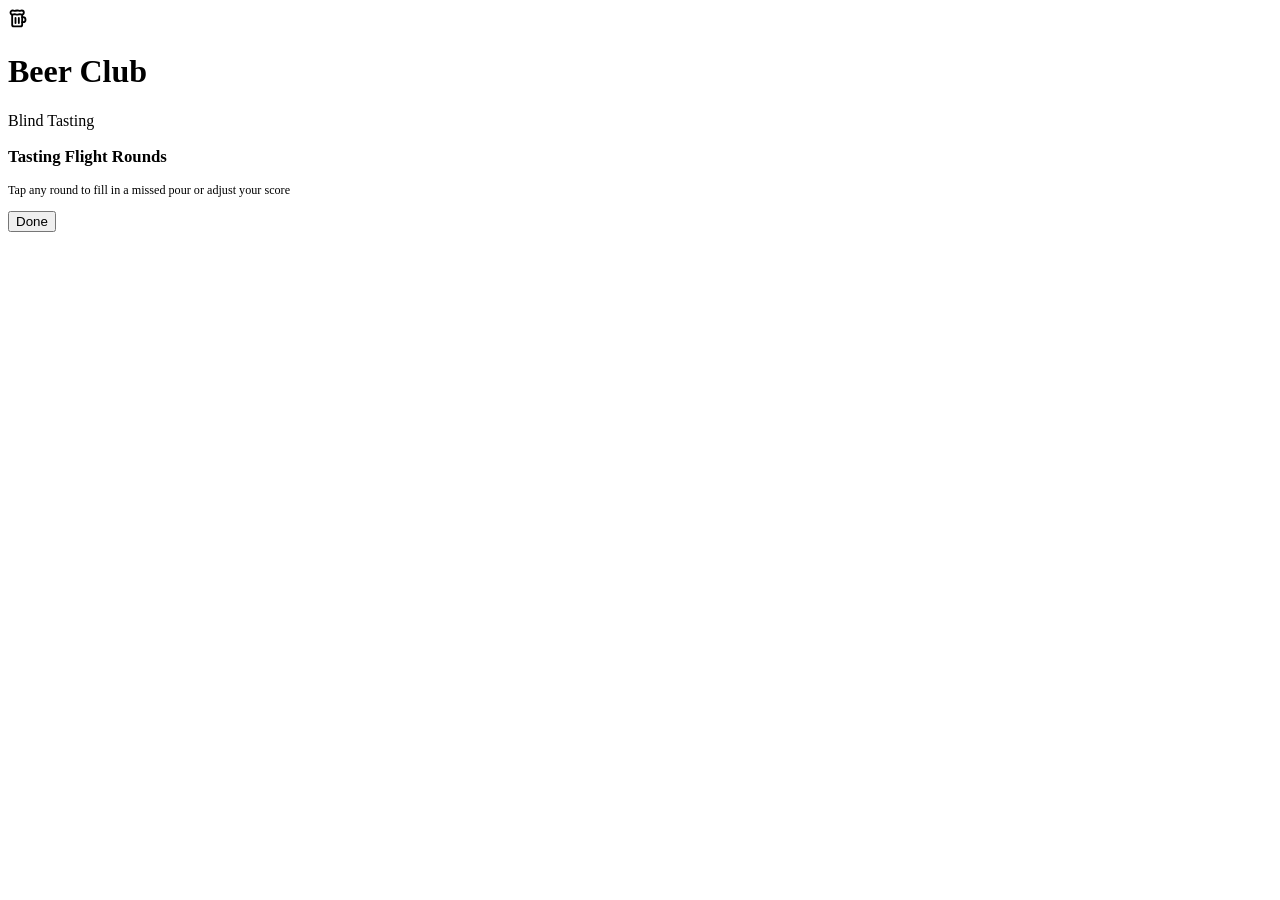
==== index.html @ b6820a44 "Add files via upload" ====
<!DOCTYPE html>
<html lang="en">
<head>
  <meta charset="UTF-8">
  <meta name="viewport" content="width=device-width, initial-scale=1.0, maximum-scale=1.0, user-scalable=no">
  <title>Beer Club — Blind Tasting</title>
  <link rel="stylesheet" href="/css/style.css">
  <link rel="icon" href="data:image/svg+xml,<svg xmlns=%22http://www.w3.org/2000/svg%22 viewBox=%220 0 100 100%22><text y=%22.9em%22 font-size=%2290%22>🍺</text></svg>">
</head>
<body>
  <div class="app-shell">
    
    <!-- Top App Bar -->
    <header class="app-header">
      <div class="header-brand">
        <div class="brand-mark" aria-hidden="true">
          <svg width="20" height="20" viewBox="0 0 24 24" fill="none" stroke="currentColor" stroke-width="2.2" stroke-linecap="round" stroke-linejoin="round">
            <path d="M17 11h1a3 3 0 0 1 0 6h-1"/>
            <path d="M9 12v6"/>
            <path d="M13 12v6"/>
            <path d="M14 7.5c-1 0-1.44.5-3 .5s-2-.5-3-.5-1.72.5-2.5.5a2.5 2.5 0 0 1 0-5c.78 0 1.57.5 2.5.5S9.44 3 11 3s2 .5 3 .5 1.72-.5 2.5-.5a2.5 2.5 0 0 1 0 5c-.78 0-1.5-.5-2.5-.5Z"/>
            <path d="M5 8v12a2 2 0 0 0 2 2h8a2 2 0 0 0 2-2V8"/>
          </svg>
        </div>
        <div class="brand-titles">
          <h1 id="event-title-display">Beer Club</h1>
          <div class="brand-theme" id="event-theme-display">Blind Tasting</div>
        </div>
      </div>

      <div class="header-actions">
        <!-- Subtle All-Rounds Drawer Trigger -->
        <button id="btn-open-drawer" class="btn btn-secondary btn-sm" style="display: none;" title="View all rounds">
          <svg viewBox="0 0 24 24" fill="none" stroke="currentColor" stroke-width="2" stroke-linecap="round" stroke-linejoin="round">
            <line x1="8" y1="6" x2="21" y2="6"/><line x1="8" y1="12" x2="21" y2="12"/><line x1="8" y1="18" x2="21" y2="18"/>
            <line x1="3" y1="6" x2="3.01" y2="6"/><line x1="3" y1="12" x2="3.01" y2="12"/><line x1="3" y1="18" x2="3.01" y2="18"/>
          </svg>
          <span id="drawer-round-label">1/4</span>
        </button>
        <span id="participant-badge" class="user-pill" style="display: none;"></span>
      </div>
    </header>

    <!-- VIEW 1: Join Tasting Screen -->
    <section id="view-join" class="card" style="display: none;">
      <div style="margin-bottom: 22px;">
        <span class="badge badge-amber" style="margin-bottom: 10px;">Live Blind Tasting</span>
        <h2 style="font-size: 1.6rem; font-weight: 800; letter-spacing: -0.03em; margin-bottom: 6px;">Take Your Seat</h2>
        <p style="color: var(--text-secondary); font-size: 0.9rem;">
          Enter your display name and pick a tasting badge to join tonight's blind flight.
        </p>
      </div>
      
      <label class="form-label" for="input-participant-name">Your Display Name</label>
      <input type="text" id="input-participant-name" class="form-input" placeholder="e.g., Alex, Dave K, Hophead" maxlength="24" autocomplete="nickname">

      <label class="form-label">Select Your Badge</label>
      <div class="avatar-grid" id="avatar-grid">
        <!-- Populated dynamically via JS -->
      </div>

      <button id="btn-join-event" class="btn btn-primary btn-lg" style="width: 100%;">
        Join Tasting Flight
        <svg viewBox="0 0 24 24" fill="none" stroke="currentColor" stroke-width="2.4" stroke-linecap="round" stroke-linejoin="round">
          <path d="M5 12h14"/><path d="m12 5 7 7-7 7"/>
        </svg>
      </button>
    </section>

    <!-- VIEW 2: Active Blind Tasting Screen -->
    <section id="view-tasting" class="card" style="display: none;">
      <div class="tasting-top-meta">
        <span id="badge-round-indicator" class="badge badge-amber">Round 1 of 4</span>
        <span id="label-viewing-mode" class="mode-indicator">
          <svg viewBox="0 0 24 24" fill="none" stroke="currentColor" stroke-width="2" stroke-linecap="round" stroke-linejoin="round">
            <rect width="18" height="11" x="3" y="11" rx="2" ry="2"/><path d="M7 11V7a5 5 0 0 1 10 0v4"/>
          </svg>
          Identity Hidden
        </span>
      </div>

      <div class="blind-pour-header">
        <h2 id="blind-beer-title" class="blind-pour-title">Beer #1</h2>
        <p class="blind-pour-subtitle">Slide to score from 1.00 to 5.00 in 0.25 increments</p>
      </div>

      <!-- Centerpiece Slider & Live Score Showcase -->
      <div class="rating-showcase">
        <div class="rating-hero-row">
          <!-- Dynamic SVG Pint Glass -->
          <svg class="pint-visual" viewBox="0 0 64 80" fill="none" xmlns="http://www.w3.org/2000/svg" aria-hidden="true">
            <defs>
              <clipPath id="pint-clip">
                <path d="M12 10 L52 10 L46 68 C45.6 71.5 42.8 74 39.2 74 L24.8 74 C21.2 74 18.4 71.5 18 68 Z"/>
              </clipPath>
              <linearGradient id="beer-liquid-grad" x1="0" y1="0" x2="0" y2="1">
                <stop offset="0%" stop-color="#fbbf24"/>
                <stop offset="100%" stop-color="#d97706"/>
              </linearGradient>
            </defs>
            <!-- Liquid Fill inside Clip -->
            <g clip-path="url(#pint-clip)">
              <rect id="pint-liquid-rect" x="8" y="26" width="48" height="52" fill="url(#beer-liquid-grad)" style="transition: y 0.12s ease, height 0.12s ease;"/>
              <rect id="pint-foam-rect" x="8" y="21" width="48" height="6" rx="2" fill="#fffbeb" opacity="0.92" style="transition: y 0.12s ease;"/>
            </g>
            <!-- Glass Rim & Walls -->
            <path d="M12 10 L52 10 L46 68 C45.6 71.5 42.8 74 39.2 74 L24.8 74 C21.2 74 18.4 71.5 18 68 Z" stroke="rgba(255,255,255,0.45)" stroke-width="2.5" stroke-linejoin="round"/>
            <!-- Glass Specular Highlight -->
            <path d="M17 16 L21 64" stroke="rgba(255,255,255,0.22)" stroke-width="2" stroke-linecap="round"/>
          </svg>

          <div class="rating-score-display">
            <span id="rating-val-display">3.75</span>
            <span class="max-score">/ 5.00</span>
          </div>
        </div>

        <div id="rating-verdict-pill" class="rating-verdict-pill">Really Enjoyable</div>

        <!-- Tactile Slider with 0.25 Ticks -->
        <div class="slider-stage">
          <div class="slider-track-wrapper">
            <input type="range" id="rating-slider" class="rating-slider" min="1.00" max="5.00" step="0.25" value="3.75" aria-label="Beer rating from 1 to 5">
          </div>
          <div class="slider-scale" id="slider-scale">
            <!-- 17 ticks (1.00 to 5.00 by 0.25) generated by JS -->
          </div>
        </div>
      </div>

      <!-- Optional Personal Notes -->
      <label class="section-micro-label" for="input-notes">Tasting Notes (Optional)</label>
      <textarea id="input-notes" class="textarea-custom" placeholder="Aroma, mouthfeel, or guesses on what this pour might be..."></textarea>

      <!-- Submit Rating Button -->
      <button id="btn-submit-rating" class="btn btn-primary btn-lg" style="width: 100%;">
        Submit Rating
      </button>

      <!-- Catch-up note if viewing an older round -->
      <div id="banner-catchup-mode" style="display: none; margin-top: 12px;">
        <button id="btn-return-active-round" class="btn btn-secondary btn-sm" style="width: 100%;">
          <svg viewBox="0 0 24 24" fill="none" stroke="currentColor" stroke-width="2" stroke-linecap="round" stroke-linejoin="round">
            <polyline points="15 10 20 15 15 20"/><path d="M4 4v7a4 4 0 0 0 4 4h12"/>
          </svg>
          Return to Live Room Round
        </button>
      </div>
    </section>

    <!-- VIEW 2B: Post-Submission Waiting & Room Status Screen -->
    <section id="view-waiting" style="display: none;">
      <div class="card" style="text-align: center; padding: 28px 22px 24px;">
        <div style="width: 52px; height: 52px; border-radius: 50%; background: rgba(16, 185, 129, 0.14); border: 1px solid rgba(16, 185, 129, 0.35); color: var(--emerald-400); display: inline-flex; align-items: center; justify-content: center; margin-bottom: 12px; box-shadow: 0 0 24px rgba(16, 185, 129, 0.2);">
          <svg width="26" height="26" viewBox="0 0 24 24" fill="none" stroke="currentColor" stroke-width="2.6" stroke-linecap="round" stroke-linejoin="round">
            <polyline points="20 6 9 17 4 12"/>
          </svg>
        </div>

        <div style="margin-bottom: 4px;">
          <span id="waiting-round-badge" class="badge badge-emerald">Round 1 Submitted</span>
        </div>
        <h2 id="waiting-beer-title" style="font-size: 1.55rem; font-weight: 800; letter-spacing: -0.03em; margin-top: 8px;">Beer #1</h2>
        <p style="font-size: 0.86rem; color: var(--text-secondary); margin-bottom: 18px;">
          Your rating is locked in. Waiting for the host to pour the next round…
        </p>

        <!-- Submitted Score Summary Pill -->
        <div style="background: rgba(0, 0, 0, 0.35); border: 1px solid var(--border-subtle); border-radius: var(--radius-lg); padding: 16px; margin-bottom: 16px;">
          <div style="font-size: 0.72rem; font-weight: 700; text-transform: uppercase; letter-spacing: 0.06em; color: var(--text-muted); margin-bottom: 4px;">
            Your Submitted Rating
          </div>
          <div id="waiting-my-score" style="font-family: var(--font-mono); font-size: 2.3rem; font-weight: 800; color: var(--amber-400); line-height: 1.1;">
            3.75 ★
          </div>
          <div id="waiting-my-notes" style="display: none; font-size: 0.84rem; color: var(--text-secondary); margin-top: 8px; font-style: italic;"></div>
        </div>

        <div style="display: flex; gap: 10px; justify-content: center; flex-wrap: wrap;">
          <button id="btn-edit-current-rating" class="btn btn-secondary btn-sm">
            <svg viewBox="0 0 24 24" fill="none" stroke="currentColor" stroke-width="2" stroke-linecap="round" stroke-linejoin="round">
              <path d="M12 20h9"/><path d="M16.5 3.5a2.12 2.12 0 0 1 3 3L7 19l-4 1 1-4Z"/>
            </svg>
            Adjust My Score
          </button>
          <button id="btn-waiting-return-live" class="btn btn-primary btn-sm" style="display: none;">
            Jump to Live Round
          </button>
        </div>
      </div>

      <!-- Live Room Status Card -->
      <div class="card">
        <div style="display: flex; justify-content: space-between; align-items: center; margin-bottom: 10px;">
          <div>
            <h3 style="font-size: 1.05rem; font-weight: 800;">Tasting Room Status</h3>
            <p style="font-size: 0.78rem; color: var(--text-muted);">Live ratings for this round as they come in</p>
          </div>
          <span id="waiting-progress-label" class="badge badge-amber">0 / 0 Rated</span>
        </div>

        <div style="width: 100%; height: 8px; background: rgba(255, 255, 255, 0.06); border-radius: var(--radius-full); overflow: hidden; border: 1px solid var(--border-subtle); margin-bottom: 16px;">
          <div id="waiting-progress-bar" style="height: 100%; width: 0%; background: linear-gradient(90deg, var(--amber-500), var(--emerald-400)); transition: width 0.35s ease;"></div>
        </div>

        <div id="waiting-roster-list" class="participant-roster-list">
          <!-- Populated dynamically via JS -->
        </div>
      </div>
    </section>

    <!-- VIEW 3: Reveal & Results Screen -->
    <section id="view-reveal" style="display: none;">
      <div class="reveal-hero">
        <div class="reveal-kicker">
          <svg width="14" height="14" viewBox="0 0 24 24" fill="none" stroke="currentColor" stroke-width="2.4" stroke-linecap="round" stroke-linejoin="round">
            <path d="M6 9H4.5a2.5 2.5 0 0 1 0-5H6"/><path d="M18 9h1.5a2.5 2.5 0 0 0 0-5H18"/><path d="M4 22h16"/><path d="M10 14.66V17c0 .55-.47.98-.97 1.21C7.85 18.75 7 20.24 7 22"/><path d="M14 14.66V17c0 .55.47.98.97 1.21C16.15 18.75 17 20.24 17 22"/><path d="M18 2H6v7a6 6 0 0 0 12 0V2Z"/>
          </svg>
          Flight Unmasked
        </div>
        <h2 class="reveal-title">The Big Reveal</h2>
        <p style="color: var(--text-secondary); font-size: 0.92rem;">
          Every bottle unveiled — see how your palate compared with the room.
        </p>
      </div>

      <!-- Personal Scorecard -->
      <div class="personal-card" id="personal-scorecard">
        <div class="personal-card-header">
          <span class="personal-card-title">Your Personal Scorecard</span>
          <span id="my-avg-badge" class="badge badge-amber">Your Avg: —</span>
        </div>
        <div class="scorecard-highlights">
          <div class="scorecard-box">
            <div class="scorecard-label">Your #1 Favorite</div>
            <div class="scorecard-val" id="my-top-beer-name">—</div>
            <div class="scorecard-sub" id="my-top-beer-score">—</div>
          </div>
          <div class="scorecard-box">
            <div class="scorecard-label">Your Lowest Rated</div>
            <div class="scorecard-val" id="my-low-beer-name">—</div>
            <div class="scorecard-sub" id="my-low-beer-score">—</div>
          </div>
        </div>
      </div>

      <!-- Superlatives Grid -->
      <div class="section-heading">
        <h3>Club Superlatives</h3>
        <span class="badge badge-subtle">Tonight's Awards</span>
      </div>
      <div class="superlatives-grid" id="superlatives-grid">
        <!-- Injected via JS -->
      </div>

      <!-- Full Ranked Beers List with Histograms -->
      <div class="section-heading">
        <h3>Leaderboard & Score Distributions</h3>
        <span class="badge badge-subtle">1.00 – 5.00</span>
      </div>
      <div id="reveal-beers-list">
        <!-- Injected via JS -->
      </div>
    </section>

    <!-- Subtle All-Rounds Slide Drawer -->
    <div id="drawer-backdrop" class="drawer-backdrop"></div>
    <div id="drawer-all-rounds" class="drawer" role="dialog" aria-label="Tasting Lineup">
      <div class="drawer-handle"></div>
      <div class="drawer-header">
        <div>
          <h3 style="font-size: 1.05rem; font-weight: 800;">Tasting Flight Rounds</h3>
          <p style="color: var(--text-muted); font-size: 0.76rem;">Tap any round to fill in a missed pour or adjust your score</p>
        </div>
        <button id="btn-close-drawer" class="btn btn-secondary btn-sm">Done</button>
      </div>
      <div class="drawer-content">
        <div id="drawer-beers-list">
          <!-- Injected via JS -->
        </div>
      </div>
    </div>

    <!-- Floating Toast Notification -->
    <div id="toast-notification" class="toast-notification" role="status" aria-live="polite"></div>

  </div>

  <script src="/js/app.js"></script>
</body>
</html>
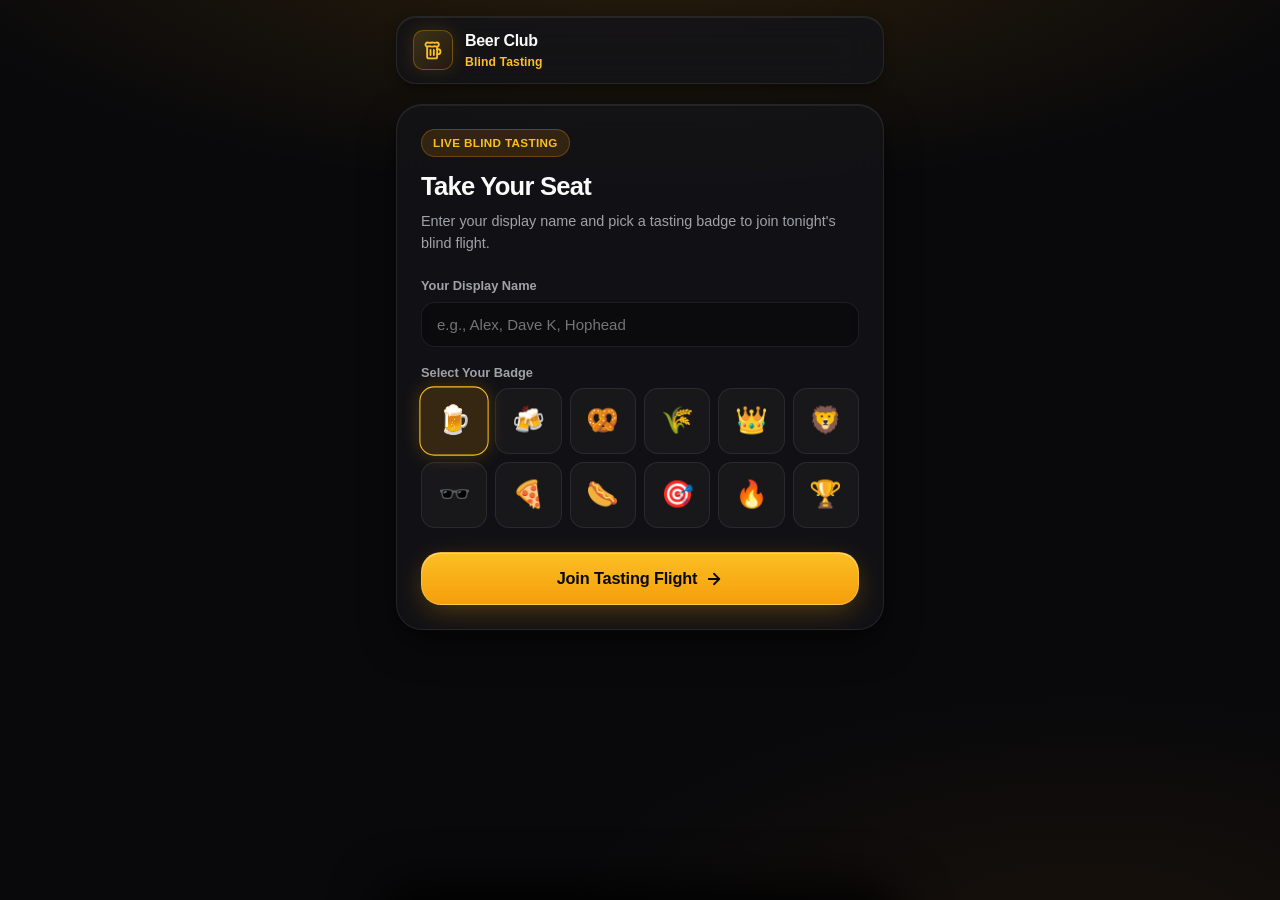
==== commit 12b797ed: "Corrected README.md to reflect recent changes" ====
--- a/index.html
+++ b/index.html
@@ -4,7 +4,7 @@
   <meta charset="UTF-8">
   <meta name="viewport" content="width=device-width, initial-scale=1.0, maximum-scale=1.0, user-scalable=no">
   <title>Beer Club — Blind Tasting</title>
-  <link rel="stylesheet" href="/css/style.css">
+  <link rel="stylesheet" href="/style.css">
   <link rel="icon" href="data:image/svg+xml,<svg xmlns=%22http://www.w3.org/2000/svg%22 viewBox=%220 0 100 100%22><text y=%22.9em%22 font-size=%2290%22>🍺</text></svg>">
 </head>
 <body>
@@ -286,6 +286,6 @@
 
   </div>
 
-  <script src="/js/app.js"></script>
+  <script src="/app.js"></script>
 </body>
 </html>
--- a/style.css
+++ b/style.css
@@ -0,0 +1,1413 @@
+/* ==========================================================================
+   Beer Club — Modern Craft Taproom Design System
+   Atmospheric Dark UI • Tactile Slider • High-Contrast Mobile & Desktop
+   ========================================================================== */
+
+@import url('https://fonts.googleapis.com/css2?family=JetBrains+Mono:wght@600;700;800&family=Plus+Jakarta+Sans:wght@400;500;600;700;800&display=swap');
+
+:root {
+  /* Core Surfaces */
+  --bg-canvas: #09090b;
+  --bg-surface: rgba(20, 20, 24, 0.82);
+  --bg-surface-solid: #141418;
+  --bg-elevated: rgba(30, 30, 36, 0.85);
+  --bg-elevated-hover: rgba(42, 42, 50, 0.95);
+  --bg-glass: rgba(255, 255, 255, 0.03);
+
+  /* Borders & Hairlines */
+  --border-subtle: rgba(255, 255, 255, 0.08);
+  --border-strong: rgba(255, 255, 255, 0.15);
+  --border-amber: rgba(245, 158, 11, 0.35);
+  --inner-glow: inset 0 1px 0 0 rgba(255, 255, 255, 0.07);
+
+  /* Brand Amber & Gold Palette */
+  --amber-300: #fcd34d;
+  --amber-400: #fbbf24;
+  --amber-500: #f59e0b;
+  --amber-600: #d97706;
+  --amber-glow: rgba(245, 158, 11, 0.22);
+  --amber-glow-strong: rgba(245, 158, 11, 0.42);
+
+  /* Semantic Accents */
+  --emerald-400: #34d399;
+  --emerald-500: #10b981;
+  --emerald-glow: rgba(16, 185, 129, 0.2);
+  --rose-400: #fb7185;
+  --rose-500: #f43f5e;
+
+  /* Typography */
+  --text-primary: #fafafa;
+  --text-secondary: #a1a1aa;
+  --text-muted: #71717a;
+
+  /* Radii & Shadows */
+  --radius-xs: 6px;
+  --radius-sm: 10px;
+  --radius-md: 14px;
+  --radius-lg: 20px;
+  --radius-xl: 26px;
+  --radius-full: 9999px;
+
+  --shadow-sm: 0 4px 12px rgba(0, 0, 0, 0.35);
+  --shadow-card: 0 16px 40px -8px rgba(0, 0, 0, 0.65), 0 4px 12px -2px rgba(0, 0, 0, 0.4);
+  --shadow-amber: 0 8px 28px -4px rgba(245, 158, 11, 0.32);
+
+  /* Fonts */
+  --font-sans: 'Plus Jakarta Sans', -apple-system, BlinkMacSystemFont, "Segoe UI", Roboto, sans-serif;
+  --font-mono: 'JetBrains Mono', ui-monospace, SFMono-Regular, Menlo, monospace;
+}
+
+* {
+  box-sizing: border-box;
+  margin: 0;
+  padding: 0;
+  -webkit-tap-highlight-color: transparent;
+}
+
+html, body {
+  font-family: var(--font-sans);
+  background-color: var(--bg-canvas);
+  background-image:
+    radial-gradient(ellipse 85% 45% at 50% -10%, rgba(245, 158, 11, 0.15), transparent 70%),
+    radial-gradient(ellipse 60% 40% at 85% 105%, rgba(217, 119, 6, 0.07), transparent 70%);
+  background-attachment: fixed;
+  color: var(--text-primary);
+  min-height: 100vh;
+  line-height: 1.5;
+  -webkit-font-smoothing: antialiased;
+  -moz-osx-font-smoothing: grayscale;
+}
+
+/* ==========================================================================
+   Layout Shells
+   ========================================================================== */
+
+.app-shell {
+  max-width: 520px;
+  width: 100%;
+  margin: 0 auto;
+  padding: 16px 16px 48px;
+  display: flex;
+  flex-direction: column;
+  min-height: 100vh;
+}
+
+.host-shell {
+  max-width: 1180px;
+  width: 100%;
+  margin: 0 auto;
+  padding: 24px 24px 64px;
+  min-height: 100vh;
+}
+
+/* ==========================================================================
+   Top Navigation Header
+   ========================================================================== */
+
+.app-header {
+  display: flex;
+  align-items: center;
+  justify-content: space-between;
+  gap: 12px;
+  padding: 12px 16px;
+  background: var(--bg-surface);
+  backdrop-filter: blur(20px);
+  -webkit-backdrop-filter: blur(20px);
+  border: 1px solid var(--border-subtle);
+  box-shadow: var(--shadow-sm), var(--inner-glow);
+  border-radius: var(--radius-lg);
+  margin-bottom: 20px;
+  position: sticky;
+  top: 12px;
+  z-index: 40;
+}
+
+.header-brand {
+  display: flex;
+  align-items: center;
+  gap: 12px;
+  min-width: 0;
+}
+
+.brand-mark {
+  width: 40px;
+  height: 40px;
+  border-radius: var(--radius-sm);
+  background: linear-gradient(135deg, rgba(251, 191, 36, 0.18), rgba(217, 119, 6, 0.08));
+  border: 1px solid var(--border-amber);
+  display: flex;
+  align-items: center;
+  justify-content: center;
+  color: var(--amber-400);
+  flex-shrink: 0;
+  box-shadow: 0 0 18px rgba(245, 158, 11, 0.15);
+}
+
+.brand-titles {
+  min-width: 0;
+}
+
+.brand-titles h1 {
+  font-size: 1rem;
+  font-weight: 700;
+  letter-spacing: -0.02em;
+  color: var(--text-primary);
+  white-space: nowrap;
+  overflow: hidden;
+  text-overflow: ellipsis;
+}
+
+.brand-theme {
+  font-size: 0.76rem;
+  color: var(--amber-400);
+  font-weight: 600;
+  letter-spacing: 0.01em;
+  white-space: nowrap;
+  overflow: hidden;
+  text-overflow: ellipsis;
+}
+
+.header-actions {
+  display: flex;
+  align-items: center;
+  gap: 8px;
+  flex-shrink: 0;
+}
+
+/* ==========================================================================
+   Surfaces & Cards
+   ========================================================================== */
+
+.card {
+  background: var(--bg-surface);
+  backdrop-filter: blur(20px);
+  -webkit-backdrop-filter: blur(20px);
+  border: 1px solid var(--border-subtle);
+  border-radius: var(--radius-xl);
+  padding: 24px;
+  margin-bottom: 20px;
+  box-shadow: var(--shadow-card), var(--inner-glow);
+  position: relative;
+}
+
+.card-subtle {
+  background: var(--bg-elevated);
+  border: 1px solid var(--border-subtle);
+  border-radius: var(--radius-lg);
+  padding: 18px;
+}
+
+/* ==========================================================================
+   Buttons & Interactive Controls
+   ========================================================================== */
+
+.btn {
+  display: inline-flex;
+  align-items: center;
+  justify-content: center;
+  gap: 8px;
+  padding: 12px 20px;
+  font-family: var(--font-sans);
+  font-size: 0.92rem;
+  font-weight: 700;
+  letter-spacing: -0.01em;
+  border-radius: var(--radius-md);
+  border: 1px solid transparent;
+  cursor: pointer;
+  transition: all 0.18s cubic-bezier(0.16, 1, 0.3, 1);
+  user-select: none;
+  text-decoration: none;
+  white-space: nowrap;
+}
+
+.btn svg {
+  width: 18px;
+  height: 18px;
+  flex-shrink: 0;
+}
+
+.btn:disabled {
+  opacity: 0.45;
+  cursor: not-allowed;
+  transform: none !important;
+}
+
+.btn-primary {
+  background: linear-gradient(180deg, var(--amber-400) 0%, var(--amber-500) 100%);
+  color: #09090b;
+  border-color: rgba(255, 255, 255, 0.2);
+  box-shadow: var(--shadow-amber), inset 0 1px 0 rgba(255, 255, 255, 0.35);
+}
+
+.btn-primary:hover:not(:disabled) {
+  background: linear-gradient(180deg, var(--amber-300) 0%, var(--amber-400) 100%);
+  transform: translateY(-1px);
+  box-shadow: 0 12px 32px -4px rgba(245, 158, 11, 0.45), inset 0 1px 0 rgba(255, 255, 255, 0.45);
+}
+
+.btn-primary:active:not(:disabled) {
+  transform: translateY(0) scale(0.985);
+}
+
+.btn-secondary {
+  background: var(--bg-elevated);
+  color: var(--text-primary);
+  border: 1px solid var(--border-subtle);
+  box-shadow: var(--inner-glow);
+}
+
+.btn-secondary:hover:not(:disabled) {
+  background: var(--bg-elevated-hover);
+  border-color: var(--border-strong);
+}
+
+.btn-ghost {
+  background: transparent;
+  color: var(--text-secondary);
+  border: 1px solid transparent;
+}
+
+.btn-ghost:hover:not(:disabled) {
+  background: rgba(255, 255, 255, 0.05);
+  color: var(--text-primary);
+}
+
+.btn-success {
+  background: linear-gradient(180deg, #34d399 0%, #10b981 100%);
+  color: #052e16;
+  box-shadow: 0 8px 24px -4px rgba(16, 185, 129, 0.35), inset 0 1px 0 rgba(255, 255, 255, 0.35);
+}
+
+.btn-success:hover:not(:disabled) {
+  transform: translateY(-1px);
+  box-shadow: 0 12px 28px -4px rgba(16, 185, 129, 0.48);
+}
+
+.btn-sm {
+  padding: 7px 12px;
+  font-size: 0.8rem;
+  border-radius: var(--radius-sm);
+}
+
+.btn-sm svg {
+  width: 15px;
+  height: 15px;
+}
+
+.btn-lg {
+  padding: 16px 24px;
+  font-size: 1.02rem;
+  border-radius: var(--radius-lg);
+}
+
+.btn-icon-only {
+  width: 34px;
+  height: 34px;
+  padding: 0;
+  border-radius: var(--radius-sm);
+}
+
+/* ==========================================================================
+   Badges & Status Pills
+   ========================================================================== */
+
+.badge {
+  display: inline-flex;
+  align-items: center;
+  gap: 6px;
+  padding: 4px 11px;
+  font-size: 0.73rem;
+  font-weight: 700;
+  border-radius: var(--radius-full);
+  letter-spacing: 0.03em;
+  text-transform: uppercase;
+}
+
+.badge-amber {
+  background: rgba(245, 158, 11, 0.14);
+  color: var(--amber-400);
+  border: 1px solid rgba(245, 158, 11, 0.28);
+}
+
+.badge-emerald {
+  background: rgba(16, 185, 129, 0.14);
+  color: var(--emerald-400);
+  border: 1px solid rgba(16, 185, 129, 0.28);
+}
+
+.badge-subtle {
+  background: rgba(255, 255, 255, 0.05);
+  color: var(--text-secondary);
+  border: 1px solid var(--border-subtle);
+}
+
+.user-pill {
+  display: inline-flex;
+  align-items: center;
+  gap: 6px;
+  padding: 5px 11px;
+  background: rgba(255, 255, 255, 0.04);
+  border: 1px solid var(--border-subtle);
+  border-radius: var(--radius-full);
+  font-size: 0.8rem;
+  font-weight: 600;
+  color: var(--text-primary);
+}
+
+/* ==========================================================================
+   Participant Tasting Screen & Bespoke Slider
+   ========================================================================== */
+
+.tasting-top-meta {
+  display: flex;
+  justify-content: space-between;
+  align-items: center;
+  margin-bottom: 18px;
+}
+
+.mode-indicator {
+  display: inline-flex;
+  align-items: center;
+  gap: 6px;
+  font-size: 0.78rem;
+  font-weight: 600;
+  color: var(--text-secondary);
+}
+
+.mode-indicator svg {
+  width: 14px;
+  height: 14px;
+  color: var(--amber-400);
+}
+
+.blind-pour-header {
+  text-align: center;
+  margin-bottom: 20px;
+}
+
+.blind-pour-title {
+  font-size: 1.75rem;
+  font-weight: 800;
+  letter-spacing: -0.03em;
+  color: var(--text-primary);
+  margin-bottom: 4px;
+}
+
+.blind-pour-subtitle {
+  font-size: 0.86rem;
+  color: var(--text-secondary);
+}
+
+/* Centerpiece Rating Display */
+.rating-showcase {
+  background: linear-gradient(180deg, rgba(255, 255, 255, 0.03) 0%, rgba(0, 0, 0, 0.22) 100%);
+  border: 1px solid var(--border-subtle);
+  border-radius: var(--radius-lg);
+  padding: 24px 20px 22px;
+  margin-bottom: 22px;
+  text-align: center;
+  box-shadow: inset 0 1px 0 rgba(255, 255, 255, 0.05);
+}
+
+.rating-hero-row {
+  display: flex;
+  align-items: center;
+  justify-content: center;
+  gap: 18px;
+  margin-bottom: 10px;
+}
+
+.pint-visual {
+  width: 52px;
+  height: 64px;
+  flex-shrink: 0;
+  filter: drop-shadow(0 4px 14px rgba(245, 158, 11, 0.25));
+}
+
+.rating-score-display {
+  font-family: var(--font-mono);
+  font-size: 4.25rem;
+  font-weight: 800;
+  letter-spacing: -0.04em;
+  color: var(--amber-400);
+  line-height: 1;
+  text-shadow: 0 0 32px rgba(245, 158, 11, 0.35);
+  display: flex;
+  align-items: baseline;
+}
+
+.rating-score-display .max-score {
+  font-family: var(--font-sans);
+  font-size: 1.15rem;
+  color: var(--text-muted);
+  font-weight: 600;
+  margin-left: 6px;
+  letter-spacing: 0;
+}
+
+.rating-verdict-pill {
+  display: inline-block;
+  font-size: 0.82rem;
+  font-weight: 700;
+  color: var(--amber-300);
+  background: rgba(245, 158, 11, 0.12);
+  border: 1px solid rgba(245, 158, 11, 0.25);
+  padding: 4px 14px;
+  border-radius: var(--radius-full);
+  margin-bottom: 24px;
+  letter-spacing: 0.01em;
+}
+
+/* Bespoke Tactile Slider */
+.slider-stage {
+  padding: 4px 6px 0;
+}
+
+.slider-track-wrapper {
+  position: relative;
+  height: 38px;
+  display: flex;
+  align-items: center;
+}
+
+.rating-slider {
+  -webkit-appearance: none;
+  appearance: none;
+  width: 100%;
+  height: 14px;
+  border-radius: var(--radius-full);
+  background: linear-gradient(
+    to right,
+    var(--amber-500) 0%,
+    var(--amber-400) var(--slider-pct, 68.75%),
+    rgba(255, 255, 255, 0.1) var(--slider-pct, 68.75%),
+    rgba(255, 255, 255, 0.1) 100%
+  );
+  border: 1px solid rgba(255, 255, 255, 0.12);
+  outline: none;
+  cursor: pointer;
+  margin: 0;
+  transition: box-shadow 0.15s ease;
+}
+
+.rating-slider:focus-visible {
+  box-shadow: 0 0 0 3px var(--amber-glow);
+}
+
+.rating-slider::-webkit-slider-thumb {
+  -webkit-appearance: none;
+  appearance: none;
+  width: 34px;
+  height: 34px;
+  border-radius: 50%;
+  background: radial-gradient(circle at 35% 35%, #ffffff, #fef3c7);
+  border: 4px solid var(--amber-500);
+  box-shadow: 0 4px 16px rgba(0, 0, 0, 0.6), 0 0 0 4px rgba(245, 158, 11, 0.22);
+  cursor: grab;
+  transition: transform 0.12s cubic-bezier(0.16, 1, 0.3, 1), box-shadow 0.12s ease;
+}
+
+.rating-slider::-webkit-slider-thumb:hover {
+  transform: scale(1.08);
+  box-shadow: 0 4px 18px rgba(0, 0, 0, 0.7), 0 0 0 6px rgba(245, 158, 11, 0.32);
+}
+
+.rating-slider::-webkit-slider-thumb:active {
+  cursor: grabbing;
+  transform: scale(1.13);
+  border-color: var(--amber-400);
+  box-shadow: 0 4px 20px rgba(0, 0, 0, 0.8), 0 0 0 8px rgba(245, 158, 11, 0.4);
+}
+
+.rating-slider::-moz-range-thumb {
+  width: 34px;
+  height: 34px;
+  border-radius: 50%;
+  background: radial-gradient(circle at 35% 35%, #ffffff, #fef3c7);
+  border: 4px solid var(--amber-500);
+  box-shadow: 0 4px 16px rgba(0, 0, 0, 0.6), 0 0 0 4px rgba(245, 158, 11, 0.22);
+  cursor: grab;
+  transition: transform 0.12s ease, box-shadow 0.12s ease;
+}
+
+.rating-slider::-moz-range-thumb:active {
+  cursor: grabbing;
+  transform: scale(1.13);
+}
+
+/* Precision 0.25 Tick Scale below Slider */
+.slider-scale {
+  display: flex;
+  justify-content: space-between;
+  align-items: flex-start;
+  padding: 8px 14px 0;
+  user-select: none;
+}
+
+.scale-tick {
+  display: flex;
+  flex-direction: column;
+  align-items: center;
+  gap: 5px;
+  width: 0;
+}
+
+.scale-tick-line {
+  width: 2px;
+  height: 5px;
+  border-radius: 1px;
+  background-color: rgba(255, 255, 255, 0.16);
+}
+
+.scale-tick.major .scale-tick-line {
+  height: 8px;
+  background-color: rgba(255, 255, 255, 0.38);
+}
+
+.scale-tick-label {
+  font-family: var(--font-mono);
+  font-size: 0.72rem;
+  font-weight: 600;
+  color: var(--text-muted);
+}
+
+.scale-tick.active .scale-tick-label {
+  color: var(--amber-400);
+}
+
+/* Flavor Profile Tags */
+.tags-container {
+  margin-bottom: 18px;
+}
+
+.section-micro-label {
+  font-size: 0.75rem;
+  font-weight: 700;
+  text-transform: uppercase;
+  letter-spacing: 0.06em;
+  color: var(--text-muted);
+  margin-bottom: 10px;
+  display: block;
+}
+
+.tags-list {
+  display: flex;
+  flex-wrap: wrap;
+  gap: 7px;
+}
+
+.tag-btn {
+  padding: 7px 13px;
+  background: rgba(255, 255, 255, 0.03);
+  border: 1px solid var(--border-subtle);
+  border-radius: var(--radius-full);
+  font-size: 0.8rem;
+  font-weight: 600;
+  color: var(--text-secondary);
+  cursor: pointer;
+  transition: all 0.15s ease;
+  user-select: none;
+}
+
+.tag-btn:hover {
+  background: rgba(255, 255, 255, 0.07);
+  color: var(--text-primary);
+}
+
+.tag-btn.selected {
+  background: rgba(245, 158, 11, 0.16);
+  border-color: var(--amber-400);
+  color: var(--amber-300);
+  box-shadow: 0 0 14px rgba(245, 158, 11, 0.18);
+}
+
+/* Inputs & Textareas */
+.form-label {
+  font-size: 0.8rem;
+  font-weight: 600;
+  color: var(--text-secondary);
+  display: block;
+  margin-bottom: 6px;
+}
+
+.form-input, .textarea-custom {
+  width: 100%;
+  padding: 13px 15px;
+  background: rgba(0, 0, 0, 0.35);
+  border: 1px solid var(--border-subtle);
+  border-radius: var(--radius-md);
+  color: var(--text-primary);
+  font-family: var(--font-sans);
+  font-size: 0.94rem;
+  transition: border-color 0.15s ease, box-shadow 0.15s ease;
+}
+
+.form-input {
+  margin-bottom: 16px;
+}
+
+input[type="date"].form-input {
+  color-scheme: dark;
+  cursor: pointer;
+}
+
+input[type="date"].form-input::-webkit-calendar-picker-indicator {
+  cursor: pointer;
+  opacity: 0.85;
+  transition: opacity 0.15s ease;
+}
+
+input[type="date"].form-input:hover::-webkit-calendar-picker-indicator {
+  opacity: 1;
+}
+
+.textarea-custom {
+  resize: vertical;
+  min-height: 68px;
+  margin-bottom: 18px;
+}
+
+.form-input:focus, .textarea-custom:focus {
+  outline: none;
+  border-color: var(--amber-500);
+  box-shadow: 0 0 0 3px rgba(245, 158, 11, 0.15);
+}
+
+/* Status Banner */
+.status-pill-banner {
+  display: flex;
+  align-items: center;
+  justify-content: center;
+  gap: 10px;
+  padding: 12px 16px;
+  background: rgba(16, 185, 129, 0.1);
+  border: 1px solid rgba(16, 185, 129, 0.25);
+  border-radius: var(--radius-md);
+  color: var(--emerald-400);
+  font-size: 0.86rem;
+  font-weight: 600;
+  margin-top: 14px;
+}
+
+.pulse-dot {
+  width: 8px;
+  height: 8px;
+  border-radius: 50%;
+  background-color: var(--emerald-400);
+  box-shadow: 0 0 10px var(--emerald-400);
+  flex-shrink: 0;
+  animation: pulse 2s infinite;
+}
+
+@keyframes pulse {
+  0% { transform: scale(0.95); opacity: 0.65; }
+  50% { transform: scale(1.25); opacity: 1; }
+  100% { transform: scale(0.95); opacity: 0.65; }
+}
+
+/* Avatar Grid */
+.avatar-grid {
+  display: grid;
+  grid-template-columns: repeat(6, 1fr);
+  gap: 8px;
+  margin-bottom: 24px;
+}
+
+.avatar-option {
+  font-size: 1.65rem;
+  aspect-ratio: 1;
+  display: flex;
+  align-items: center;
+  justify-content: center;
+  background: rgba(255, 255, 255, 0.03);
+  border: 1.5px solid var(--border-subtle);
+  border-radius: var(--radius-md);
+  cursor: pointer;
+  transition: all 0.15s ease;
+}
+
+.avatar-option:hover {
+  background: rgba(255, 255, 255, 0.07);
+  transform: translateY(-2px);
+}
+
+.avatar-option.selected {
+  border-color: var(--amber-400);
+  background: rgba(245, 158, 11, 0.16);
+  box-shadow: 0 0 16px rgba(245, 158, 11, 0.25);
+  transform: scale(1.05);
+}
+
+/* ==========================================================================
+   Subtle All-Rounds Slide Drawer
+   ========================================================================== */
+
+.drawer-backdrop {
+  position: fixed;
+  inset: 0;
+  background: rgba(0, 0, 0, 0.72);
+  backdrop-filter: blur(6px);
+  -webkit-backdrop-filter: blur(6px);
+  z-index: 99;
+  opacity: 0;
+  pointer-events: none;
+  transition: opacity 0.25s ease;
+}
+
+.drawer-backdrop.open {
+  opacity: 1;
+  pointer-events: auto;
+}
+
+.drawer {
+  position: fixed;
+  bottom: 0;
+  left: 0;
+  right: 0;
+  max-width: 520px;
+  margin: 0 auto;
+  max-height: 82vh;
+  background: #141418;
+  border-top-left-radius: var(--radius-xl);
+  border-top-right-radius: var(--radius-xl);
+  border: 1px solid var(--border-strong);
+  border-bottom: none;
+  box-shadow: 0 -16px 48px rgba(0, 0, 0, 0.85);
+  z-index: 100;
+  transform: translateY(100%);
+  transition: transform 0.32s cubic-bezier(0.16, 1, 0.3, 1);
+  display: flex;
+  flex-direction: column;
+}
+
+.drawer.open {
+  transform: translateY(0);
+}
+
+.drawer-handle {
+  width: 36px;
+  height: 4px;
+  background: rgba(255, 255, 255, 0.2);
+  border-radius: var(--radius-full);
+  margin: 10px auto 0;
+}
+
+.drawer-header {
+  display: flex;
+  align-items: center;
+  justify-content: space-between;
+  padding: 14px 22px 16px;
+  border-bottom: 1px solid var(--border-subtle);
+}
+
+.drawer-content {
+  padding: 18px 22px 28px;
+  overflow-y: auto;
+  flex: 1;
+}
+
+.history-item {
+  display: flex;
+  align-items: center;
+  justify-content: space-between;
+  gap: 12px;
+  padding: 13px 16px;
+  background: rgba(255, 255, 255, 0.03);
+  border: 1px solid var(--border-subtle);
+  border-radius: var(--radius-md);
+  margin-bottom: 10px;
+  cursor: pointer;
+  transition: all 0.15s ease;
+}
+
+.history-item:hover {
+  background: rgba(255, 255, 255, 0.06);
+  border-color: var(--border-strong);
+}
+
+.history-item.active {
+  background: rgba(245, 158, 11, 0.1);
+  border-color: var(--amber-500);
+}
+
+.history-item-left {
+  display: flex;
+  align-items: center;
+  gap: 12px;
+  min-width: 0;
+}
+
+.history-round-num {
+  width: 34px;
+  height: 34px;
+  border-radius: var(--radius-sm);
+  background: rgba(245, 158, 11, 0.14);
+  border: 1px solid rgba(245, 158, 11, 0.28);
+  color: var(--amber-400);
+  font-family: var(--font-mono);
+  font-weight: 700;
+  font-size: 0.85rem;
+  display: flex;
+  align-items: center;
+  justify-content: center;
+  flex-shrink: 0;
+}
+
+/* ==========================================================================
+   Reveal View, Leaderboards, Histograms & Superlatives
+   ========================================================================== */
+
+.reveal-hero {
+  text-align: center;
+  padding: 12px 0 24px;
+}
+
+.reveal-kicker {
+  display: inline-flex;
+  align-items: center;
+  gap: 6px;
+  padding: 4px 12px;
+  border-radius: var(--radius-full);
+  background: rgba(245, 158, 11, 0.14);
+  border: 1px solid rgba(245, 158, 11, 0.3);
+  color: var(--amber-400);
+  font-size: 0.74rem;
+  font-weight: 700;
+  text-transform: uppercase;
+  letter-spacing: 0.06em;
+  margin-bottom: 10px;
+}
+
+.reveal-title {
+  font-size: 2rem;
+  font-weight: 800;
+  letter-spacing: -0.03em;
+  background: linear-gradient(135deg, #ffffff 20%, var(--amber-300) 70%, var(--amber-500) 100%);
+  -webkit-background-clip: text;
+  -webkit-text-fill-color: transparent;
+  margin-bottom: 6px;
+}
+
+/* Personal Scorecard */
+.personal-card {
+  background: linear-gradient(145deg, rgba(245, 158, 11, 0.12) 0%, rgba(20, 20, 24, 0.9) 65%);
+  border: 1px solid var(--border-amber);
+  border-radius: var(--radius-xl);
+  padding: 20px;
+  margin-bottom: 26px;
+  box-shadow: var(--shadow-card), var(--inner-glow);
+}
+
+.personal-card-header {
+  display: flex;
+  align-items: center;
+  justify-content: space-between;
+  margin-bottom: 14px;
+}
+
+.personal-card-title {
+  font-size: 0.78rem;
+  font-weight: 800;
+  color: var(--amber-400);
+  text-transform: uppercase;
+  letter-spacing: 0.08em;
+}
+
+.scorecard-highlights {
+  display: grid;
+  grid-template-columns: 1fr 1fr;
+  gap: 12px;
+}
+
+.scorecard-box {
+  background: rgba(0, 0, 0, 0.4);
+  border-radius: var(--radius-md);
+  padding: 14px;
+  border: 1px solid var(--border-subtle);
+}
+
+.scorecard-label {
+  font-size: 0.72rem;
+  font-weight: 700;
+  text-transform: uppercase;
+  letter-spacing: 0.04em;
+  color: var(--text-muted);
+  margin-bottom: 6px;
+}
+
+.scorecard-val {
+  font-size: 1rem;
+  font-weight: 800;
+  color: var(--text-primary);
+  margin-bottom: 2px;
+  line-height: 1.25;
+}
+
+.scorecard-sub {
+  font-family: var(--font-mono);
+  font-size: 0.8rem;
+  font-weight: 700;
+  color: var(--amber-400);
+}
+
+/* Section Headers */
+.section-heading {
+  display: flex;
+  align-items: center;
+  justify-content: space-between;
+  margin: 26px 0 14px;
+}
+
+.section-heading h3 {
+  font-size: 1.05rem;
+  font-weight: 800;
+  letter-spacing: -0.02em;
+  color: var(--text-primary);
+}
+
+/* Superlatives Grid */
+.superlatives-grid {
+  display: grid;
+  grid-template-columns: repeat(auto-fit, minmax(230px, 1fr));
+  gap: 12px;
+  margin-bottom: 28px;
+}
+
+.superlative-card {
+  background: var(--bg-surface);
+  border: 1px solid var(--border-subtle);
+  border-radius: var(--radius-lg);
+  padding: 16px 18px;
+  box-shadow: var(--inner-glow);
+  transition: transform 0.2s ease, border-color 0.2s ease;
+}
+
+.superlative-card:hover {
+  transform: translateY(-2px);
+  border-color: var(--border-amber);
+}
+
+.superlative-header {
+  display: flex;
+  align-items: center;
+  justify-content: space-between;
+  gap: 8px;
+  margin-bottom: 8px;
+}
+
+.superlative-title {
+  font-size: 0.82rem;
+  font-weight: 700;
+  color: var(--amber-400);
+}
+
+.superlative-badge {
+  font-family: var(--font-mono);
+  font-size: 0.72rem;
+  font-weight: 700;
+  color: var(--text-primary);
+  background: rgba(255, 255, 255, 0.06);
+  border: 1px solid var(--border-subtle);
+  padding: 2px 9px;
+  border-radius: var(--radius-full);
+}
+
+.superlative-name {
+  font-size: 1.12rem;
+  font-weight: 800;
+  letter-spacing: -0.02em;
+  color: var(--text-primary);
+  margin-bottom: 2px;
+}
+
+.superlative-desc {
+  font-size: 0.78rem;
+  color: var(--text-secondary);
+}
+
+/* Beer Reveal Card */
+.beer-reveal-card {
+  background: var(--bg-surface);
+  border: 1px solid var(--border-subtle);
+  border-radius: var(--radius-xl);
+  padding: 20px;
+  margin-bottom: 18px;
+  box-shadow: var(--shadow-card), var(--inner-glow);
+}
+
+.beer-reveal-card.rank-1 {
+  border-color: var(--border-amber);
+}
+
+.beer-reveal-header {
+  display: flex;
+  gap: 16px;
+  align-items: center;
+  margin-bottom: 16px;
+}
+
+.beer-rank-badge {
+  width: 40px;
+  height: 40px;
+  border-radius: var(--radius-md);
+  background: rgba(255, 255, 255, 0.06);
+  border: 1px solid var(--border-strong);
+  color: var(--text-primary);
+  font-family: var(--font-mono);
+  font-size: 1.05rem;
+  font-weight: 800;
+  display: flex;
+  align-items: center;
+  justify-content: center;
+  flex-shrink: 0;
+}
+
+.beer-rank-badge.top-rank {
+  background: linear-gradient(135deg, var(--amber-300), var(--amber-500));
+  color: #09090b;
+  border: none;
+  box-shadow: 0 4px 14px var(--amber-glow);
+}
+
+.beer-image {
+  width: 68px;
+  height: 68px;
+  border-radius: var(--radius-md);
+  object-fit: cover;
+  flex-shrink: 0;
+  border: 1px solid var(--border-subtle);
+  background: #09090b;
+}
+
+.beer-meta {
+  flex: 1;
+  min-width: 0;
+}
+
+.beer-title {
+  font-size: 1.15rem;
+  font-weight: 800;
+  letter-spacing: -0.02em;
+  color: var(--text-primary);
+  line-height: 1.25;
+}
+
+.beer-brewery {
+  font-size: 0.88rem;
+  color: var(--amber-400);
+  font-weight: 600;
+}
+
+.beer-subdetails {
+  font-size: 0.76rem;
+  color: var(--text-muted);
+  margin-top: 3px;
+}
+
+.score-comparison-row {
+  display: grid;
+  grid-template-columns: repeat(3, 1fr);
+  gap: 8px;
+  background: rgba(0, 0, 0, 0.35);
+  border: 1px solid var(--border-subtle);
+  padding: 12px;
+  border-radius: var(--radius-md);
+  margin-bottom: 14px;
+}
+
+.score-col {
+  text-align: center;
+}
+
+.score-col:not(:last-child) {
+  border-right: 1px solid var(--border-subtle);
+}
+
+.score-col-label {
+  font-size: 0.7rem;
+  font-weight: 600;
+  text-transform: uppercase;
+  letter-spacing: 0.04em;
+  color: var(--text-muted);
+  margin-bottom: 2px;
+}
+
+.score-col-val {
+  font-family: var(--font-mono);
+  font-size: 1.15rem;
+  font-weight: 800;
+  color: var(--amber-400);
+}
+
+/* Upgraded 17-Bin SVG Histogram */
+.histogram-container {
+  background: rgba(0, 0, 0, 0.28);
+  border-radius: var(--radius-md);
+  padding: 14px 14px 10px;
+  border: 1px solid var(--border-subtle);
+}
+
+.histogram-header {
+  display: flex;
+  justify-content: space-between;
+  align-items: center;
+  font-size: 0.72rem;
+  font-weight: 700;
+  color: var(--text-muted);
+  text-transform: uppercase;
+  letter-spacing: 0.05em;
+  margin-bottom: 10px;
+}
+
+.histogram-legend {
+  display: inline-flex;
+  align-items: center;
+  gap: 10px;
+  font-size: 0.7rem;
+  text-transform: none;
+  letter-spacing: 0;
+}
+
+.legend-dot {
+  display: inline-block;
+  width: 8px;
+  height: 8px;
+  border-radius: 2px;
+  margin-right: 4px;
+}
+
+.histogram-svg {
+  width: 100%;
+  height: 116px;
+  overflow: visible;
+}
+
+.hist-track {
+  fill: rgba(255, 255, 255, 0.035);
+}
+
+.hist-bar {
+  fill: var(--amber-500);
+  transition: fill 0.2s ease;
+}
+
+.hist-bar.is-mine {
+  fill: var(--emerald-400);
+}
+
+.hist-label {
+  font-family: var(--font-mono);
+  font-size: 9.5px;
+  font-weight: 600;
+  fill: var(--text-muted);
+  text-anchor: middle;
+}
+
+.hist-val {
+  font-family: var(--font-mono);
+  font-size: 10px;
+  font-weight: 700;
+  fill: var(--text-primary);
+  text-anchor: middle;
+}
+
+/* ==========================================================================
+   Host Specific Styles ("Taproom Director")
+   ========================================================================== */
+
+/* Segmented Control Bar */
+.tabs-nav {
+  display: inline-flex;
+  flex-wrap: wrap;
+  gap: 6px;
+  background: var(--bg-surface);
+  border: 1px solid var(--border-subtle);
+  padding: 6px;
+  border-radius: var(--radius-lg);
+  margin-bottom: 24px;
+  box-shadow: var(--inner-glow);
+}
+
+.tab-btn {
+  display: inline-flex;
+  align-items: center;
+  gap: 8px;
+  padding: 9px 16px;
+  background: transparent;
+  border: none;
+  border-radius: var(--radius-md);
+  color: var(--text-secondary);
+  font-family: var(--font-sans);
+  font-size: 0.88rem;
+  font-weight: 700;
+  cursor: pointer;
+  transition: all 0.16s ease;
+}
+
+.tab-btn svg {
+  width: 16px;
+  height: 16px;
+}
+
+.tab-btn:hover {
+  color: var(--text-primary);
+}
+
+.tab-btn.active {
+  background: rgba(245, 158, 11, 0.15);
+  color: var(--amber-400);
+  box-shadow: inset 0 0 0 1px rgba(245, 158, 11, 0.3);
+}
+
+.host-grid {
+  display: grid;
+  grid-template-columns: 1fr 370px;
+  gap: 24px;
+  align-items: start;
+}
+
+@media (max-width: 920px) {
+  .host-grid {
+    grid-template-columns: 1fr;
+  }
+}
+
+/* Round Stepper Pills */
+.round-stepper-strip {
+  display: flex;
+  gap: 8px;
+  overflow-x: auto;
+  padding-bottom: 4px;
+  margin-bottom: 20px;
+}
+
+.round-step-pill {
+  flex: 1;
+  min-width: 90px;
+  padding: 10px 12px;
+  background: rgba(255, 255, 255, 0.03);
+  border: 1px solid var(--border-subtle);
+  border-radius: var(--radius-md);
+  cursor: pointer;
+  text-align: left;
+  transition: all 0.15s ease;
+}
+
+.round-step-pill:hover {
+  background: rgba(255, 255, 255, 0.06);
+}
+
+.round-step-pill.active {
+  background: rgba(245, 158, 11, 0.14);
+  border-color: var(--amber-400);
+}
+
+.round-step-num {
+  font-family: var(--font-mono);
+  font-size: 0.7rem;
+  font-weight: 700;
+  text-transform: uppercase;
+  color: var(--text-muted);
+}
+
+.round-step-pill.active .round-step-num {
+  color: var(--amber-400);
+}
+
+.round-step-name {
+  font-size: 0.84rem;
+  font-weight: 700;
+  color: var(--text-primary);
+  white-space: nowrap;
+  overflow: hidden;
+  text-overflow: ellipsis;
+}
+
+/* Host Secret Beer Showcase */
+.host-secret-beer-box {
+  display: flex;
+  gap: 20px;
+  align-items: center;
+  background: linear-gradient(135deg, rgba(255, 255, 255, 0.04), rgba(0, 0, 0, 0.35));
+  padding: 20px;
+  border-radius: var(--radius-lg);
+  border: 1px solid var(--border-subtle);
+  margin-bottom: 24px;
+}
+
+.host-secret-beer-img {
+  width: 96px;
+  height: 96px;
+  object-fit: cover;
+  border-radius: var(--radius-md);
+  border: 1px solid var(--border-strong);
+  background: #09090b;
+  flex-shrink: 0;
+}
+
+/* Roster List */
+.participant-roster-list {
+  display: flex;
+  flex-direction: column;
+  gap: 8px;
+  max-height: 440px;
+  overflow-y: auto;
+}
+
+.roster-item {
+  display: flex;
+  align-items: center;
+  justify-content: space-between;
+  padding: 11px 14px;
+  background: rgba(255, 255, 255, 0.03);
+  border: 1px solid var(--border-subtle);
+  border-radius: var(--radius-md);
+}
+
+.roster-name-group {
+  display: flex;
+  align-items: center;
+  gap: 10px;
+  font-weight: 600;
+  font-size: 0.92rem;
+}
+
+/* QR Code Frame */
+.qr-box {
+  background: #ffffff;
+  padding: 20px;
+  border-radius: var(--radius-xl);
+  display: inline-flex;
+  align-items: center;
+  justify-content: center;
+  margin: 12px auto 20px;
+  box-shadow: 0 20px 50px rgba(0, 0, 0, 0.6), 0 0 0 6px rgba(255, 255, 255, 0.06);
+}
+
+/* Floating Toast Notification */
+.toast-notification {
+  position: fixed;
+  bottom: 24px;
+  left: 50%;
+  transform: translateX(-50%) translateY(20px);
+  background: #18181c;
+  color: var(--text-primary);
+  border: 1px solid var(--border-amber);
+  box-shadow: 0 12px 32px rgba(0, 0, 0, 0.75);
+  padding: 12px 20px;
+  border-radius: var(--radius-full);
+  font-size: 0.86rem;
+  font-weight: 700;
+  display: flex;
+  align-items: center;
+  gap: 8px;
+  z-index: 200;
+  opacity: 0;
+  pointer-events: none;
+  transition: all 0.25s cubic-bezier(0.16, 1, 0.3, 1);
+}
+
+.toast-notification.visible {
+  opacity: 1;
+  transform: translateX(-50%) translateY(0);
+}
